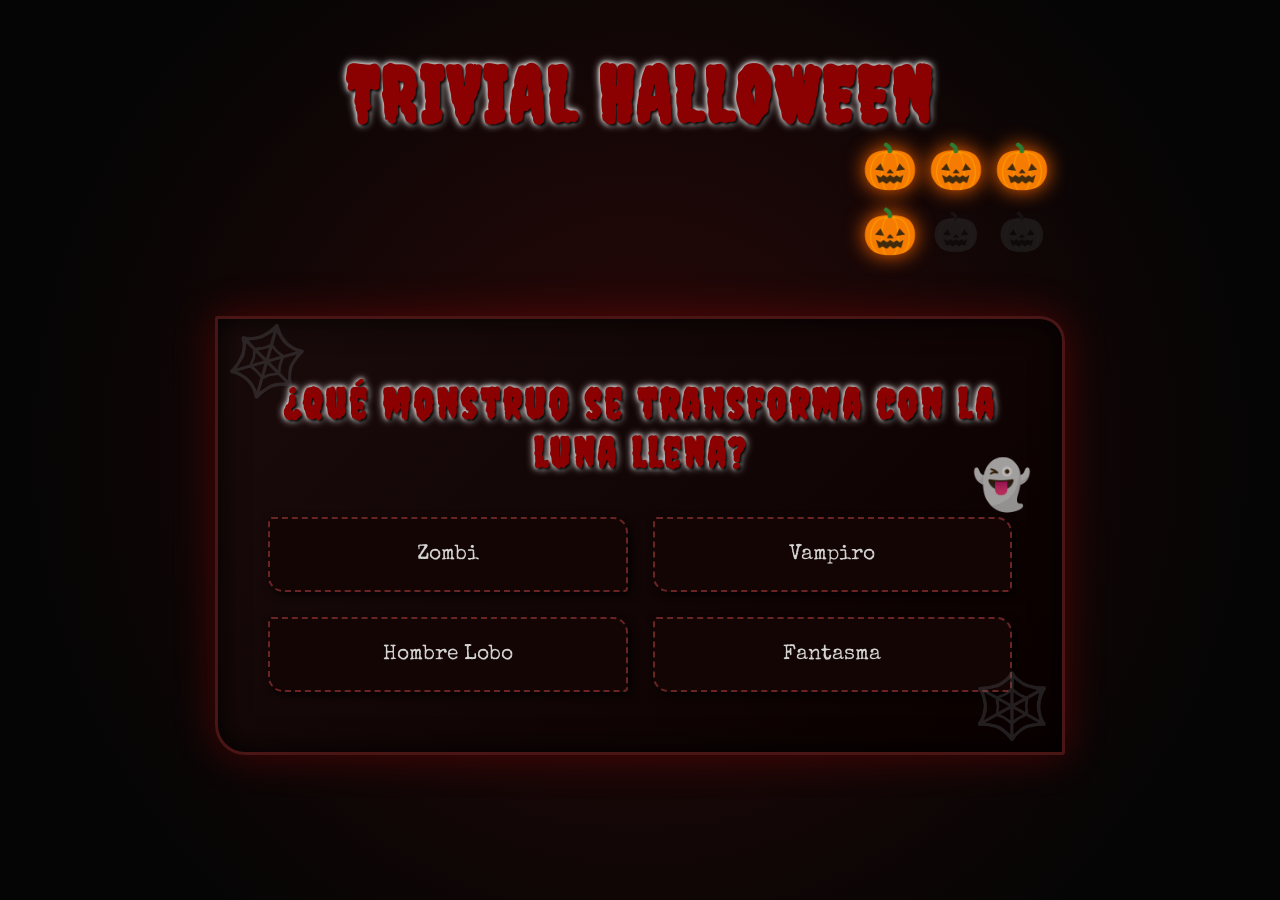
==== juego.html @ 7ecf4d0b "feat: beta maquetada la interfaz de vidas y tarjeta principal" ====
<!DOCTYPE html>
<html lang="es">
<head>
    <meta charset="UTF-8">
    <meta name="viewport" content="width=device-width, initial-scale=1.0">
    <title>Juego - Trivial Halloween</title>
    <link rel="stylesheet" href="css/style.css">
    <link href="https://fonts.googleapis.com/css2?family=Creepster&family=Special+Elite&display=swap" rel="stylesheet">
</head>
<body>
    <header>
        <h1>TRIVIAL HALLOWEEN</h1>
    </header>

    <!-- Contenedor superior para las vidas (6 en total) -->
    <div class="contenedor-vidas">
        <span class="calabaza activa">🎃</span>
        <span class="calabaza activa">🎃</span>
        <span class="calabaza activa">🎃</span>
        <span class="calabaza activa">🎃</span>
        <span class="calabaza inactiva">🎃</span> <!-- Vida perdida -->
        <span class="calabaza inactiva">🎃</span> <!-- Vida perdida -->
    </div>

    <!-- Contenedor central con la tarjeta de la pregunta -->
    <main class="contenedor-juego">
        <div class="tarjeta-pregunta">
            <h2 class="pregunta-titulo">¿Qué monstruo se transforma con la luna llena?</h2>
            <div class="respuestas-grid">
                <button class="btn-respuesta">Zombi</button>
                <button class="btn-respuesta">Vampiro</button>
                <button class="btn-respuesta">Hombre Lobo</button>
                <button class="btn-respuesta">Fantasma</button>
            </div>
        </div>
    </main>
</body>
</html>
---- css/style.css ----
/* =========================================
   1. ESTILOS GLOBALES Y RESETEO
========================================= */
* {
    box-sizing: border-box;
    margin: 0;
    padding: 0;
}

body {
    background-color: #050505;
    background-image: radial-gradient(circle, #2a0808 0%, #050505 80%);
    color: #d3d3d3;
    font-family: 'Special Elite', monospace, sans-serif;
    min-height: 100vh;
    display: flex;
    flex-direction: column;
    align-items: center;
    justify-content: center;
    padding: 20px;
    overflow-x: hidden;
}

/* =========================================
   2. TÍTULOS (Sombra blanca definida y Título Gigante)
========================================= */
header {
    margin-top: 30px; /* Este es el margen nuevo que baja el título */
    margin-bottom: 30px;
}

header h1, .pregunta-titulo {
    font-family: 'Creepster', cursive;
    color: #8b0000;
    text-shadow: 
        2px 2px 3px #000,    
        0 0 4px #ffffff,     
        0 0 8px #ffffff;     
    letter-spacing: 3px;
    text-align: center;
}

header h1 {
    font-size: 4.8rem; 
}

.pregunta-titulo {
    font-size: 2.6rem; 
    margin-bottom: 40px;
}

/* =========================================
   3. PANTALLA 1: FORMULARIO DE LOGIN
========================================= */
form {
    background: rgba(10, 10, 10, 0.9);
    border: 1px solid #330000;
    border-radius: 8px;
    padding: 40px;
    width: 100%;
    max-width: 450px;
    box-shadow: 0 0 25px rgba(139, 0, 0, 0.3), inset 0 0 20px rgba(0, 0, 0, 0.8);
    display: flex;
    flex-direction: column;
    gap: 15px;
}

label {
    color: #b3a7a7;
    font-size: 1rem;
    margin-bottom: -5px;
    text-shadow: 1px 1px 2px black;
}

input, select {
    background-color: #111;
    color: #ff3333;
    border: 1px solid #4a0404;
    padding: 12px;
    border-radius: 4px;
    font-family: 'Special Elite', monospace;
    font-size: 1rem;
    transition: all 0.3s ease;
}

input:focus, select:focus {
    outline: none;
    border-color: #ff0000;
    box-shadow: 0 0 10px rgba(255, 0, 0, 0.6);
    background-color: #1a1a1a;
    color: #fff;
}

input::placeholder {
    color: #444;
    font-size: 0.8rem;
}

button[type="submit"], #empezar {
    margin-top: 20px;
    background-color: #5c0000;
    color: #fff;
    font-family: 'Special Elite', monospace;
    font-size: 1.2rem;
    padding: 15px;
    border: 1px solid #2e0000;
    border-radius: 4px;
    cursor: pointer;
    transition: all 0.3s ease;
    text-shadow: 2px 2px 4px #000;
    text-transform: uppercase;
}

button[type="submit"]:hover, #empezar:hover {
    background-color: #8b0000;
    border-color: #ff0000;
    box-shadow: 0 0 20px #ff0000;
    transform: scale(1.02);
}

button[type="submit"]:active, #empezar:active {
    transform: scale(0.98);
}

/* =========================================
   4. PANTALLA 2: INTERFAZ DE JUEGO
========================================= */
/* Vidas (Calabazas - 3 arriba, 3 abajo) */
.contenedor-vidas {
    margin-top: 120px;
    margin-right: 200px;
    position: absolute;
    top: 20px;
    right: 30px;
    display: grid; 
    grid-template-columns: repeat(3, 1fr); 
    gap: 10px; 
    font-size: 2.8rem; 
}

.calabaza {
    transition: all 0.5s ease;
    filter: drop-shadow(0 0 10px #ff6600); 
}

.calabaza.inactiva {
    filter: grayscale(100%) brightness(30%);
    opacity: 0.5;
    transform: scale(0.85);
}

/* Contenedor para centrar la tarjeta */
.contenedor-juego {
    flex-grow: 1;
    display: flex;
    align-items: center;
    justify-content: center;
    margin-top: 20px;
    width: 100%;
}

/* Tarjeta Tétrica */
.tarjeta-pregunta {
    background: linear-gradient(135deg, #1a0b0b 0%, #0a0000 100%);
    border: 3px solid #4a1515;
    border-radius: 2px 25px 3px 30px; 
    padding: 60px 50px; 
    width: 95%;
    max-width: 850px; 
    text-align: center;
    box-shadow: 0 0 40px rgba(204, 0, 0, 0.3), inset 0 0 30px rgba(0, 0, 0, 0.9);
    position: relative;
}

/* Telarañas */
.tarjeta-pregunta::before {
    content: "🕸️";
    position: absolute;
    top: 5px;
    left: 10px;
    font-size: 4rem; 
    opacity: 0.3;
    transform: rotate(-45deg);
}

.tarjeta-pregunta::after {
    content: "🕸️";
    position: absolute;
    bottom: 5px;
    right: 10px;
    font-size: 4rem;
    opacity: 0.3;
}

/* Cuadrícula de respuestas */
.respuestas-grid {
    display: grid;
    grid-template-columns: 1fr 1fr;
    gap: 25px; 
    position: relative;
}

/* Fantasma animado */
.respuestas-grid::before {
    content: "👻";
    position: absolute;
    top: -60px;
    right: -20px;
    font-size: 3rem;
    opacity: 0.7;
    animation: flotar 3s ease-in-out infinite;
    z-index: 10;
    pointer-events: none;
}

/* Botones de respuesta base */
.btn-respuesta {
    margin-top: 0;
    background-color: #140505;
    color: #d3d3d3;
    border: 2px dashed #6b2424; 
    padding: 25px; 
    font-size: 1.3rem; 
    font-family: 'Special Elite', monospace;
    border-radius: 4px 15px 4px 15px; 
    cursor: pointer;
    transition: all 0.3s ease;
    box-shadow: 3px 3px 8px rgba(0,0,0,0.8);
}

/* Base del hover (movimiento y cambio de fondo) */
.btn-respuesta:hover {
    background-color: #3d0d0d;
    color: #fff;
    border-style: solid;
    transform: translateY(-3px) rotate(1deg); 
}

/* 🎃 Botón 1: Hover Naranja Calabaza */
.btn-respuesta:nth-child(1):hover {
    border-color: #ff6600;
    box-shadow: 0 0 15px rgba(255, 102, 0, 0.6);
}

/* 🧙‍♀️ Botón 2: Hover Morado Bruja */
.btn-respuesta:nth-child(2):hover {
    border-color: #9900ff;
    box-shadow: 0 0 15px rgba(153, 0, 255, 0.6);
}

/* 🧪 Botón 3: Hover Verde Tóxico */
.btn-respuesta:nth-child(3):hover {
    border-color: #00cc00;
    box-shadow: 0 0 15px rgba(0, 204, 0, 0.6);
}

/* 🩸 Botón 4: Hover Rojo Sangre */
.btn-respuesta:nth-child(4):hover {
    border-color: #ff0000;
    box-shadow: 0 0 15px rgba(255, 0, 0, 0.6);
}

/* =========================================
   5. ANIMACIONES
========================================= */
@keyframes flotar {
    0%, 100% { 
        transform: translateY(0); 
    }
    50% { 
        transform: translateY(-15px) rotate(5deg); 
    }
}
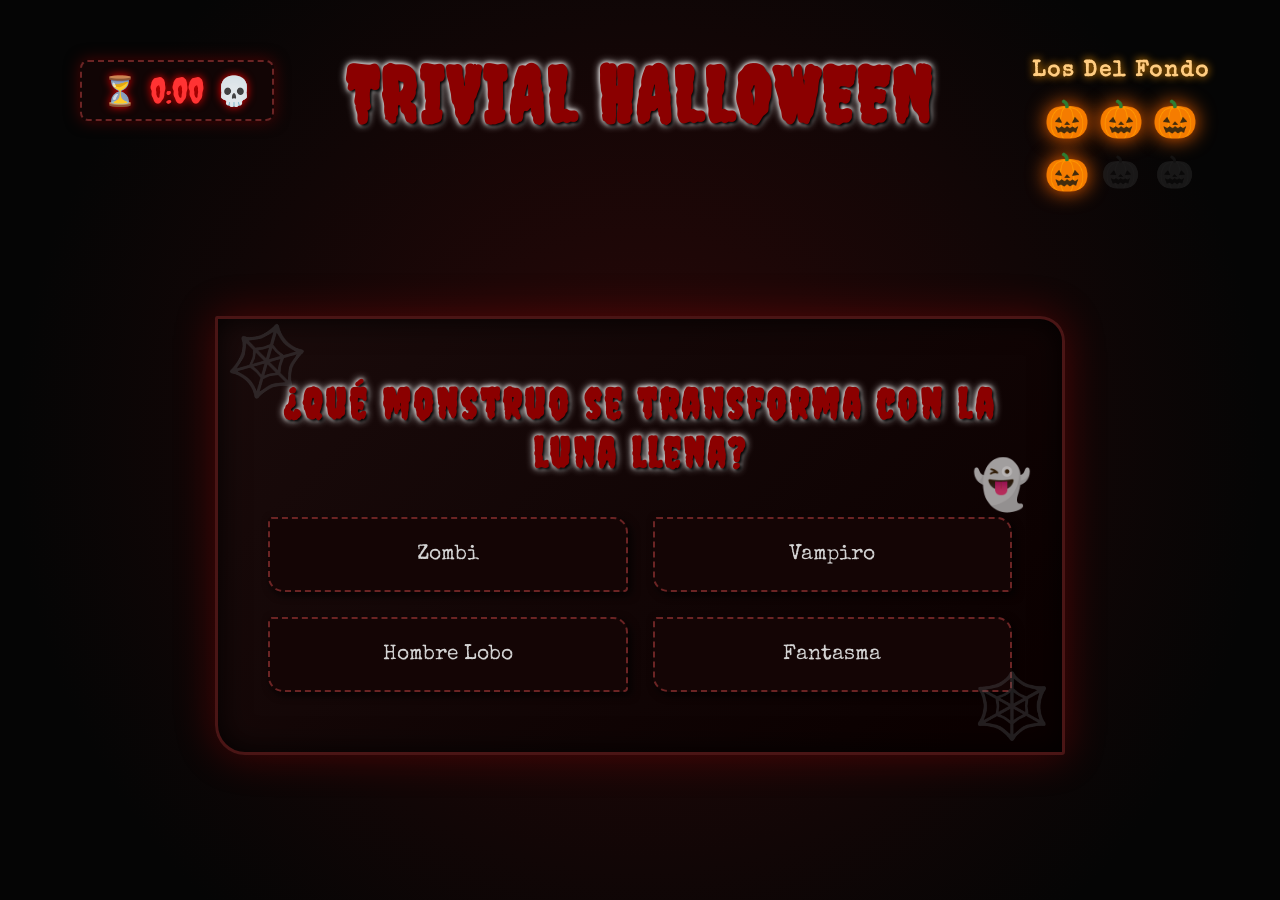
==== commit a22f9f28: "feat: Añadir el reloj y tamaño de interfaz" ====
--- a/juego.html
+++ b/juego.html
@@ -12,14 +12,27 @@
         <h1>TRIVIAL HALLOWEEN</h1>
     </header>
 
-    <!-- Contenedor superior para las vidas (6 en total) -->
-    <div class="contenedor-vidas">
-        <span class="calabaza activa">🎃</span>
-        <span class="calabaza activa">🎃</span>
-        <span class="calabaza activa">🎃</span>
-        <span class="calabaza activa">🎃</span>
-        <span class="calabaza inactiva">🎃</span> <!-- Vida perdida -->
-        <span class="calabaza inactiva">🎃</span> <!-- Vida perdida -->
+    <!-- Nuevo panel izquierdo para el Temporizador -->
+    <div class="panel-izquierdo">
+        <div class="contenedor-tiempo">
+            <span class="reloj-arena">⏳</span>
+            <span class="tiempo-texto">0:00</span>
+            <span class="calavera">💀</span>
+        </div>
+    </div>
+
+    <!-- Panel derecho para el Grupo y las Vidas -->
+    <div class="panel-derecho">
+        <h3 class="nombre-grupo">Los  Del Fondo</h3>
+
+        <div class="contenedor-vidas">
+            <span class="calabaza activa">🎃</span>
+            <span class="calabaza activa">🎃</span>
+            <span class="calabaza activa">🎃</span>
+            <span class="calabaza activa">🎃</span>
+            <span class="calabaza inactiva">🎃</span> 
+            <span class="calabaza inactiva">🎃</span> 
+        </div>
     </div>
 
     <!-- Contenedor central con la tarjeta de la pregunta -->
--- a/css/style.css
+++ b/css/style.css
@@ -25,7 +25,7 @@
    2. TÍTULOS (Sombra blanca definida y Título Gigante)
 ========================================= */
 header {
-    margin-top: 30px; /* Este es el margen nuevo que baja el título */
+    margin-top: 30px; 
     margin-bottom: 30px;
 }
 
@@ -123,19 +123,44 @@
 }
 
 /* =========================================
-   4. PANTALLA 2: INTERFAZ DE JUEGO
-========================================= */
+   4. PANELES LATERALES (Izquierdo y Derecho)
+========================================= */
+
+/* Panel del tiempo a la izquierda */
+.panel-izquierdo {
+    position: absolute;
+    top: 60px;
+    left: 80px; 
+    display: flex;
+    align-items: center;
+}
+
+/* Panel del grupo y vidas a la derecha */
+.panel-derecho {
+    position: absolute;
+    top: 60px; 
+    right: 70px; 
+    display: flex;
+    flex-direction: column;
+    align-items: center;
+    gap: 15px;
+}
+
+/* Estilo del nombre del grupo */
+.nombre-grupo {
+    color: #ffcc80;
+    font-family: 'Special Elite', monospace;
+    font-size: 1.4rem;
+    text-shadow: 0 0 8px #ff9900;
+    letter-spacing: 2px;
+}
+
 /* Vidas (Calabazas - 3 arriba, 3 abajo) */
 .contenedor-vidas {
-    margin-top: 120px;
-    margin-right: 200px;
-    position: absolute;
-    top: 20px;
-    right: 30px;
     display: grid; 
     grid-template-columns: repeat(3, 1fr); 
-    gap: 10px; 
-    font-size: 2.8rem; 
+    gap: 8px; 
+    font-size: 2.3rem; 
 }
 
 .calabaza {
@@ -149,7 +174,35 @@
     transform: scale(0.85);
 }
 
-/* Contenedor para centrar la tarjeta */
+/* Temporizador con estética de Halloween */
+.contenedor-tiempo {
+    display: flex;
+    align-items: center;
+    gap: 12px;
+    font-family: 'Creepster', cursive;
+    font-size: 2.2rem;
+    color: #ff3333;
+    text-shadow: 0 0 8px #ff0000;
+    background: rgba(20, 5, 5, 0.8);
+    padding: 8px 20px;
+    border-radius: 8px;
+    border: 2px dashed #6b2424;
+    box-shadow: 0 0 15px rgba(139, 0, 0, 0.5);
+}
+
+.reloj-arena {
+    font-size: 1.8rem;
+    animation: girarReloj 4s infinite ease-in-out; 
+}
+
+.calavera {
+    font-size: 1.8rem;
+    animation: latirCalavera 2s infinite ease-in-out; 
+}
+
+/* =========================================
+   5. TARJETA DE JUEGO
+========================================= */
 .contenedor-juego {
     flex-grow: 1;
     display: flex;
@@ -159,7 +212,6 @@
     width: 100%;
 }
 
-/* Tarjeta Tétrica */
 .tarjeta-pregunta {
     background: linear-gradient(135deg, #1a0b0b 0%, #0a0000 100%);
     border: 3px solid #4a1515;
@@ -228,7 +280,7 @@
     box-shadow: 3px 3px 8px rgba(0,0,0,0.8);
 }
 
-/* Base del hover (movimiento y cambio de fondo) */
+/* Base del hover */
 .btn-respuesta:hover {
     background-color: #3d0d0d;
     color: #fff;
@@ -236,38 +288,42 @@
     transform: translateY(-3px) rotate(1deg); 
 }
 
-/* 🎃 Botón 1: Hover Naranja Calabaza */
+/* Hovers de colores */
 .btn-respuesta:nth-child(1):hover {
     border-color: #ff6600;
     box-shadow: 0 0 15px rgba(255, 102, 0, 0.6);
 }
 
-/* 🧙‍♀️ Botón 2: Hover Morado Bruja */
 .btn-respuesta:nth-child(2):hover {
     border-color: #9900ff;
     box-shadow: 0 0 15px rgba(153, 0, 255, 0.6);
 }
 
-/* 🧪 Botón 3: Hover Verde Tóxico */
 .btn-respuesta:nth-child(3):hover {
     border-color: #00cc00;
     box-shadow: 0 0 15px rgba(0, 204, 0, 0.6);
 }
 
-/* 🩸 Botón 4: Hover Rojo Sangre */
 .btn-respuesta:nth-child(4):hover {
     border-color: #ff0000;
     box-shadow: 0 0 15px rgba(255, 0, 0, 0.6);
 }
 
 /* =========================================
-   5. ANIMACIONES
+   6. ANIMACIONES
 ========================================= */
 @keyframes flotar {
-    0%, 100% { 
-        transform: translateY(0); 
-    }
-    50% { 
-        transform: translateY(-15px) rotate(5deg); 
-    }
+    0%, 100% { transform: translateY(0); }
+    50% { transform: translateY(-15px) rotate(5deg); }
+}
+
+@keyframes girarReloj {
+    0% { transform: rotate(0deg); }
+    45%, 55% { transform: rotate(180deg); } 
+    100% { transform: rotate(360deg); }     
+}
+
+@keyframes latirCalavera {
+    0%, 100% { transform: scale(1); opacity: 0.8; }
+    50% { transform: scale(1.15); opacity: 1; filter: drop-shadow(0 0 5px #ff0000); }
 }
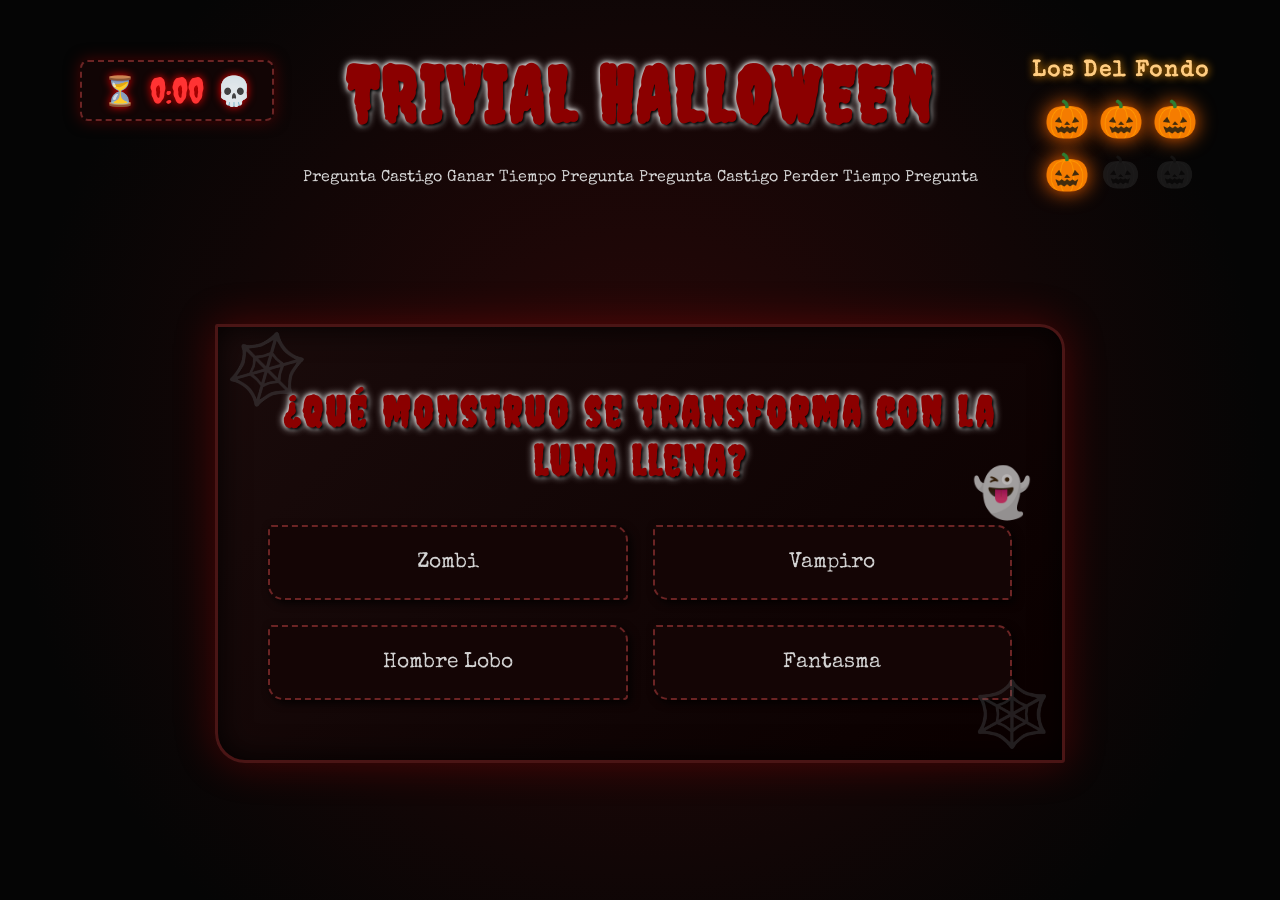
==== commit 51f03641: "Unir css y html de ruleta con infex" ====
--- a/juego.html
+++ b/juego.html
@@ -35,6 +35,31 @@
         </div>
     </div>
 
+<div class="contenedor-ruleta">
+
+        <div class="puntero"></div>
+
+        <div id="ruleta" class="ruleta">
+
+            <div class="linea"></div>
+            <div class="linea"></div>
+            <div class="linea"></div>
+            <div class="linea"></div>
+
+            <span class="opcion">Pregunta</span>
+            <span class="opcion">Castigo</span>
+            <span class="opcion">Ganar Tiempo</span>
+            <span class="opcion">Pregunta</span>
+            <span class="opcion">Pregunta</span>
+            <span class="opcion">Castigo</span>
+            <span class="opcion">Perder Tiempo</span>
+            <span class="opcion">Pregunta</span>
+
+        </div>
+
+
+    </div>
+
     <!-- Contenedor central con la tarjeta de la pregunta -->
     <main class="contenedor-juego">
         <div class="tarjeta-pregunta">
